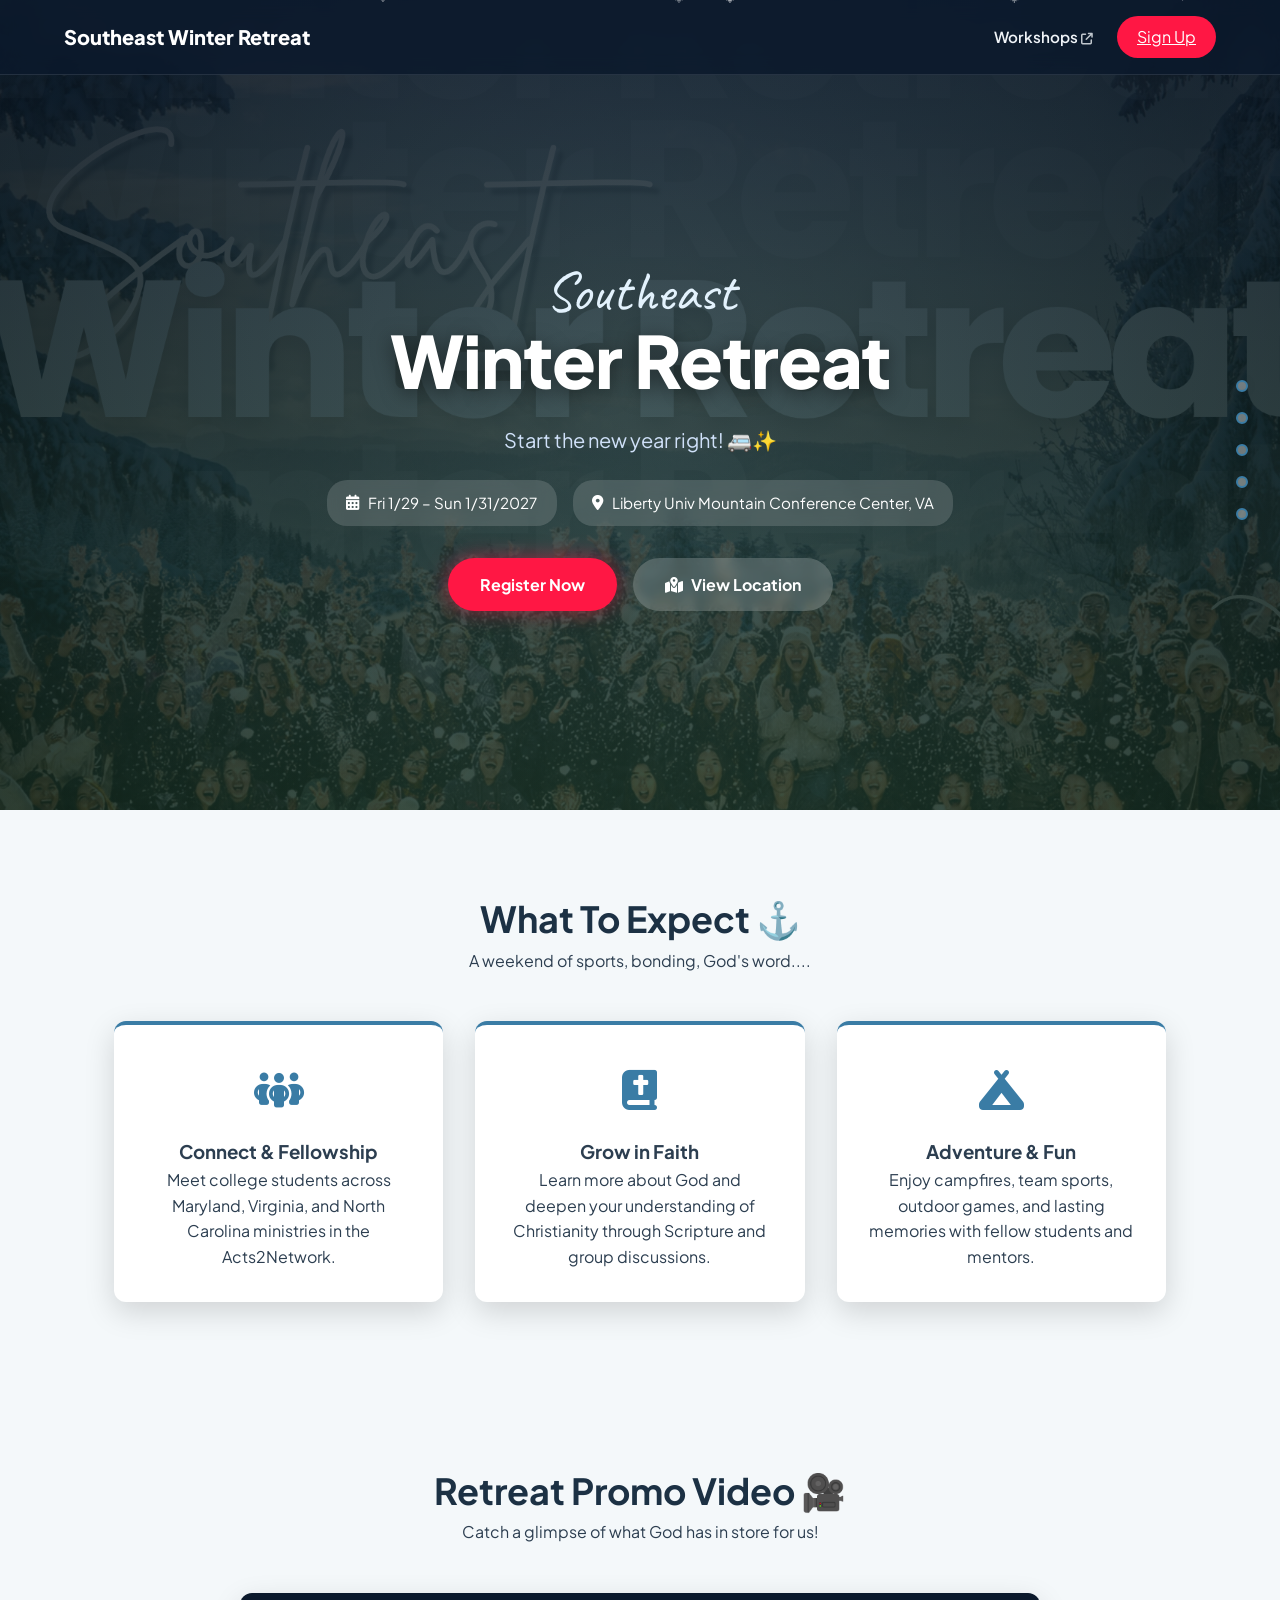
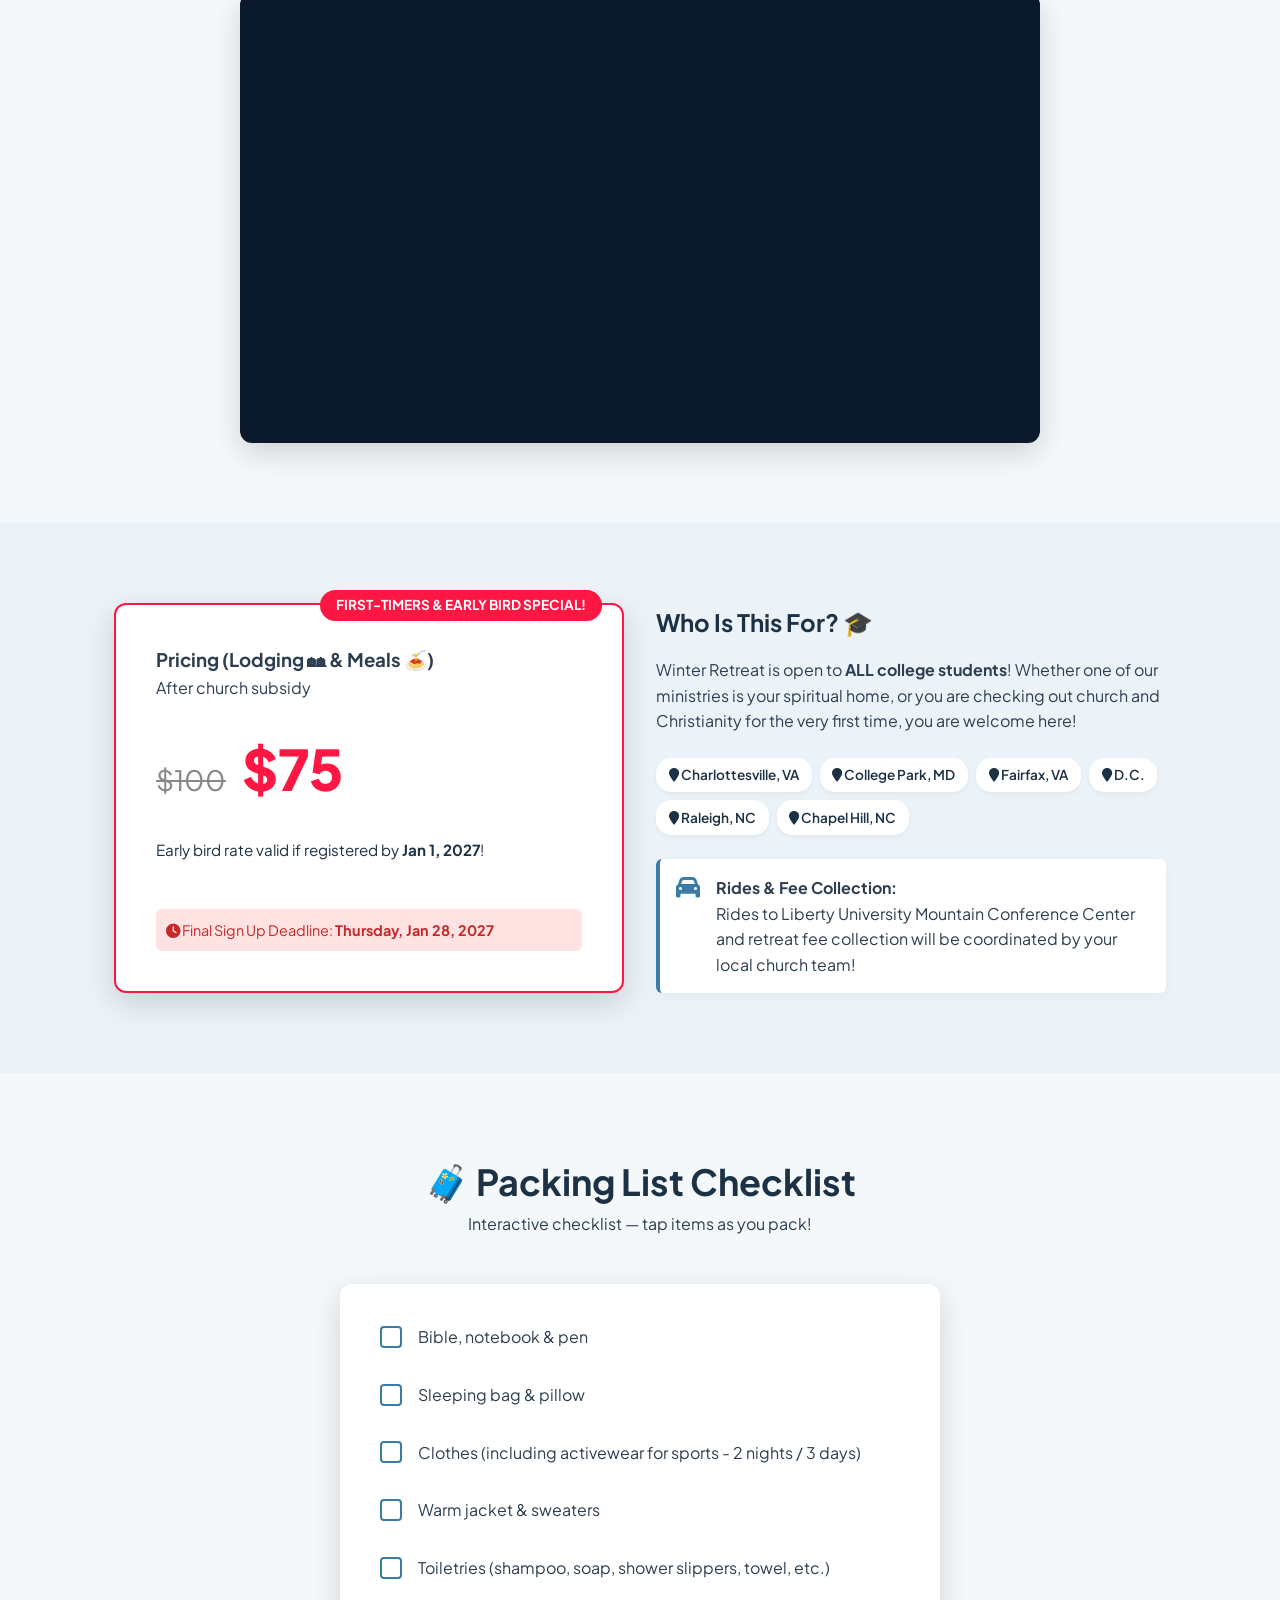
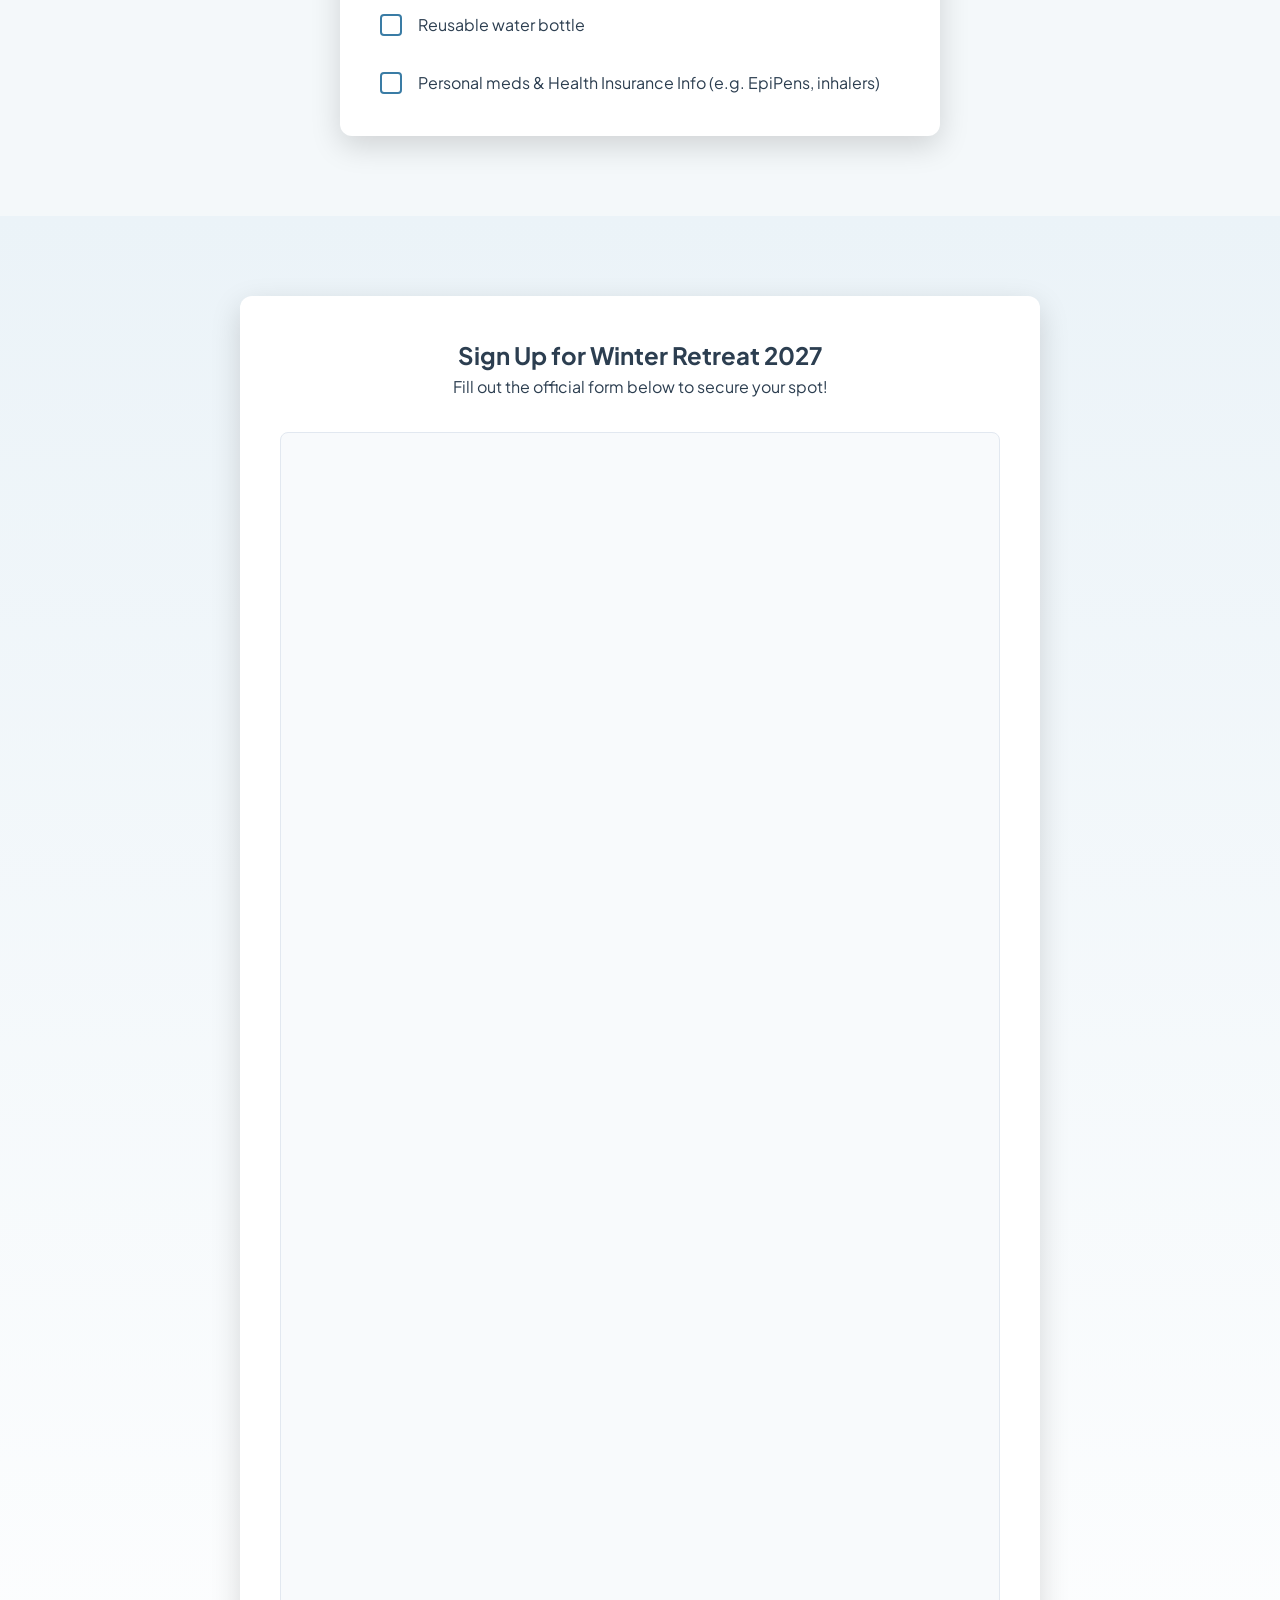
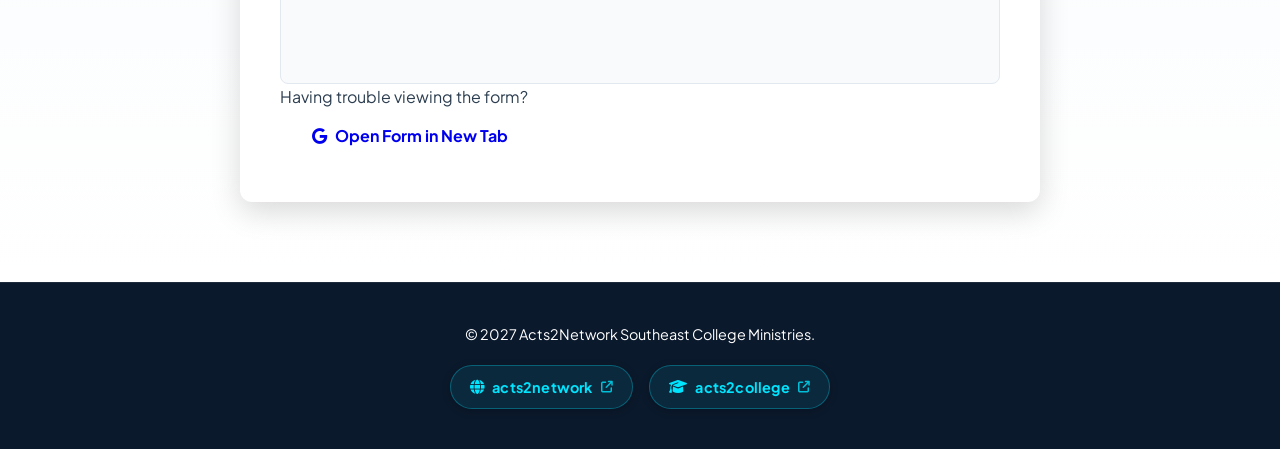
==== index.html @ 5a5b8731 "Initial commit" ====
<!DOCTYPE html>
<html lang="en">
<head>
  <meta charset="UTF-8" />
  <meta name="viewport" content="width=device-width, initial-scale=1.0" />
  <title>2027 Southeast College Winter Retreat</title>
  
  <!-- Fonts & Icons -->
  <link rel="preconnect" href="https://fonts.googleapis.com">
  <link rel="preconnect" href="https://fonts.gstatic.com" crossorigin>
  <link href="https://fonts.googleapis.com/css2?family=Caveat:wght@700&family=Plus+Jakarta+Sans:wght@400;600;700;800&display=swap" rel="stylesheet">
  <link rel="stylesheet" href="https://cdnjs.cloudflare.com/ajax/libs/font-awesome/6.4.0/css/all.min.css">
  
  <link rel="stylesheet" href="styles.css" />
</head>
<body>
  <div id="top"></div>

  <!-- Snow effect container -->
  <div id="snow-container" aria-hidden="true"></div>

  <!-- Clean Top Navbar -->
  <nav class="navbar">
    <div class="nav-container">
      <a href="index.html#top" class="logo">Southeast Winter Retreat</a>
      <div class="nav-actions">
        <a href="workshops.html" class="external-tab">Workshops <i class="fa-solid fa-arrow-up-right-from-square icon-small"></i></a>
        <a href="index.html#register" class="btn-nav">Sign Up</a>
      </div>
    </div>
  </nav>

  <!-- Vertical Side Dot Indicator Navigation -->
  <aside class="side-nav" aria-label="Page Sections">
    <ul>
      <li>
        <a href="#about" class="side-link" data-section="about">
          <span class="dot"></span>
          <span class="label">About</span>
        </a>
      </li>
      <li>
        <a href="#video" class="side-link" data-section="video">
          <span class="dot"></span>
          <span class="label">Promo Video</span>
        </a>
      </li>
      <li>
        <a href="#details" class="side-link" data-section="details">
          <span class="dot"></span>
          <span class="label">Details & Pricing</span>
        </a>
      </li>
      <li>
        <a href="#packing" class="side-link" data-section="packing">
          <span class="dot"></span>
          <span class="label">Packing List</span>
        </a>
      </li>
      <li>
        <a href="#register" class="side-link" data-section="register">
          <span class="dot"></span>
          <span class="label">Sign Up</span>
        </a>
      </li>
    </ul>
  </aside>

  <!-- Hero Section -->
  <header class="hero">
    <div class="hero-overlay"></div>
    <div class="hero-content">
      <span class="script-subtitle">Southeast</span>
      <h1>Winter Retreat</h1>
      <p class="hero-tagline">Start the new year right! 🚐✨</p>
      
      <div class="hero-meta">
        <div class="meta-item">
          <i class="fa-solid fa-calendar-days"></i>
          <span>Fri 1/29 – Sun 1/31/2027</span>
        </div>
        <div class="meta-item">
          <i class="fa-solid fa-location-dot"></i>
          <span>Liberty Univ Mountain Conference Center, VA</span>
        </div>
      </div>

      <div class="hero-actions">
        <a href="#register" class="btn btn-primary btn-glow">Register Now</a>
        <a href="https://maps.google.com/?q=Liberty+University+Mountain+Conference+Center" target="_blank" class="btn btn-secondary">
          <i class="fa-solid fa-map-location-dot"></i> View Location
        </a>
      </div>
    </div>
  </header>

  <!-- Quick Info Highlights -->
  <section id="about" class="section highlights">
    <div class="container">
      <div class="section-header">
        <h2>What To Expect ⚓️</h2>
        <p>A weekend of sports, bonding, God's word....</p>
      </div>

      <div class="grid cards-grid">
        <div class="card">
          <div class="card-icon"><i class="fa-solid fa-people-group"></i></div>
          <h3>Connect & Fellowship</h3>
          <p>Meet college students across Maryland, Virginia, and North Carolina ministries in the Acts2Network.</p>
        </div>
        <div class="card">
          <div class="card-icon"><i class="fa-solid fa-book-bible"></i></div>
          <h3>Grow in Faith</h3>
          <p>Learn more about God and deepen your understanding of Christianity through Scripture and group discussions.</p>
        </div>
        <div class="card">
          <div class="card-icon"><i class="fa-solid fa-campground"></i></div>
          <h3>Adventure & Fun</h3>
          <p>Enjoy campfires, team sports, outdoor games, and lasting memories with fellow students and mentors.</p>
        </div>
      </div>
    </div>
  </section>

  <!-- Promo Video Section -->
  <section id="video" class="section video-section">
    <div class="container">
      <div class="section-header">
        <h2>Retreat Promo Video 🎥</h2>
        <p>Catch a glimpse of what God has in store for us!</p>
      </div>
      <div class="video-container">
        <iframe 
          src="" 
          title="Retreat Promo Video" 
          frameborder="0" 
          allow="accelerometer; autoplay; clipboard-write; encrypted-media; gyroscope; picture-in-picture" 
          allowfullscreen>
        </iframe>
      </div>
    </div>
  </section>

  <!-- Pricing & Details -->
  <section id="details" class="section details-section">
    <div class="container">
      <div class="grid pricing-grid">
        <div class="pricing-card">
          <div class="badge-earlybird">
            <span>First-Timers & Early Bird Special!</span>
          </div>
          <h3>Pricing (Lodging 🏘 & Meals 🍝)</h3>
          <p class="subtext">After church subsidy</p>

          <div class="price-display">
            <span class="old-price">$100</span>
            <span class="current-price">$75</span>
          </div>
          <p class="deadline-note">Early bird rate valid if registered by <strong>Jan 1, 2027</strong>!</p>
          <p class="final-deadline"><i class="fa-solid fa-clock"></i> Final Sign Up Deadline: <strong>Thursday, Jan 28, 2027</strong></p>
        </div>

        <div class="audience-info">
          <h2>Who Is This For? 🎓</h2>
          <p>
            Winter Retreat is open to <strong>ALL college students</strong>! Whether one of our ministries is your spiritual home, or you are checking out church and Christianity for the very first time, you are welcome here!
          </p>
          <div class="regions-badge-list">
            <span class="badge"><i class="fa-solid fa-location-pin"></i> Charlottesville, VA</span>
            <span class="badge"><i class="fa-solid fa-location-pin"></i> College Park, MD</span>
            <span class="badge"><i class="fa-solid fa-location-pin"></i> Fairfax, VA</span>
            <span class="badge"><i class="fa-solid fa-location-pin"></i> D.C.</span>
            <span class="badge"><i class="fa-solid fa-location-pin"></i> Raleigh, NC</span>
            <span class="badge"><i class="fa-solid fa-location-pin"></i> Chapel Hill, NC</span>
          </div>
          <div class="info-alert">
            <i class="fa-solid fa-car"></i>
            <div>
              <strong>Rides & Fee Collection:</strong>
              <p>Rides to Liberty University Mountain Conference Center and retreat fee collection will be coordinated by your local church team!</p>
            </div>
          </div>
        </div>
      </div>
    </div>
  </section>

  <!-- Interactive Packing List -->
  <section id="packing" class="section packing-section">
    <div class="container">
      <div class="section-header">
        <h2>🧳 Packing List Checklist</h2>
        <p>Interactive checklist — tap items as you pack!</p>
      </div>

      <div class="packing-checklist">
        <label class="check-item">
          <input type="checkbox" />
          <span class="checkmark"></span>
          <span>Bible, notebook & pen</span>
        </label>
        <label class="check-item">
          <input type="checkbox" />
          <span class="checkmark"></span>
          <span>Sleeping bag & pillow</span>
        </label>
        <label class="check-item">
          <input type="checkbox" />
          <span class="checkmark"></span>
          <span>Clothes (including activewear for sports - 2 nights / 3 days)</span>
        </label>
        <label class="check-item">
          <input type="checkbox" />
          <span class="checkmark"></span>
          <span>Warm jacket & sweaters</span>
        </label>
        <label class="check-item">
          <input type="checkbox" />
          <span class="checkmark"></span>
          <span>Toiletries (shampoo, soap, shower slippers, towel, etc.)</span>
        </label>
        <label class="check-item">
          <input type="checkbox" />
          <span class="checkmark"></span>
          <span>Reusable water bottle</span>
        </label>
        <label class="check-item">
          <input type="checkbox" />
          <span class="checkmark"></span>
          <span>Personal meds & Health Insurance Info (e.g. EpiPens, inhalers)</span>
        </label>
      </div>
    </div>
  </section>

  <!-- Embedded Official Google Form Section -->
  <section id="register" class="section register-section">
    <div class="container">
      <div class="form-container embed-container">
        <div class="form-header">
          <h2>Sign Up for Winter Retreat 2027</h2>
          <p>Fill out the official form below to secure your spot!</p>
        </div>

        <div class="iframe-wrapper">
          <iframe 
            src="https://docs.google.com/forms/d/e/1FAIpQLSd1CJ1fYm1IT2QpUpMH_xscK_QciIpUTQKHeXIiv9pPN99-Lg/viewform?embedded=true" 
            width="100%" 
            height="1250" 
            frameborder="0" 
            marginheight="0" 
            marginwidth="0">
            Loading…
          </iframe>
        </div>

        <div class="external-links">
          <p>Having trouble viewing the form?</p>
          <a href="https://docs.google.com/forms/d/1vhbj-YxhG6KORBQ9RBe_V7B-0zUOHcjCh3_fIlw5Kdc/viewform" target="_blank" class="btn btn-link">
            <i class="fa-brands fa-google"></i> Open Form in New Tab
          </a>
        </div>
      </div>
    </div>
  </section>

  <!-- Footer -->
  <footer class="footer">
    <div class="container">
      <p>&copy; 2027 Acts2Network Southeast College Ministries.</p>
      <div class="footer-links">
        <a href="https://acts2.network" target="_blank" class="footer-btn">
          <i class="fa-solid fa-globe"></i> acts2network <i class="fa-solid fa-arrow-up-right-from-square icon-small"></i>
        </a>
        <a href="https://www.acts2college.org/" target="_blank" class="footer-btn">
          <i class="fa-solid fa-graduation-cap"></i> acts2college <i class="fa-solid fa-arrow-up-right-from-square icon-small"></i>
        </a>
      </div>
    </div>
  </footer>

  <script src="script.js"></script>
</body>
</html>
---- styles.css ----
/* --- Color Palette & Variables --- */
:root {
  --primary-ice: #E3F2FD;
  --primary-accent: #3A7CA5;
  --primary-dark: #1C3144;
  --bg-dark: #0B192C;
  --pine-green: #1B3B2B;
  --red-accent: #FF1744;
  --red-bg: #FFE2E2;
  --text-main: #2C3E50;
  --text-light: #F0F4F8;
  --card-bg: rgba(255, 255, 255, 0.92);
  --shadow-lg: 0 10px 30px rgba(0, 0, 0, 0.15);
  --radius: 12px;
  --transition: all 0.3s cubic-bezier(0.25, 0.8, 0.25, 1);
  --cyan-accent: #00E5FF;
}

* {
  box-sizing: border-box;
  margin: 0;
  padding: 0;
}

html {
  scroll-behavior: smooth;
}

/* --- Minimal Top Navigation --- */
.nav-actions {
  display: flex;
  align-items: center;
  gap: 1.5rem;
}

.nav-actions .external-tab {
  color: var(--text-light);
  text-decoration: none;
  font-weight: 600;
  font-size: 0.95rem;
  transition: var(--transition);
}

.nav-actions .external-tab:hover {
  color: var(--cyan-accent);
}

/* --- Vertical Side Dot Navigation --- */
.side-nav {
  position: fixed;
  right: 2rem;
  top: 50%;
  transform: translateY(-50%);
  z-index: 90;
}

.side-nav ul {
  list-style: none;
  display: flex;
  flex-direction: column;
  gap: 1.25rem;
}

.side-link {
  display: flex;
  align-items: center;
  justify-content: flex-end;
  text-decoration: none;
  position: relative;
}

/* Dot indicator */
.side-link .dot {
  width: 12px;
  height: 12px;
  border-radius: 50%;
  background: rgba(255, 255, 255, 0.4);
  border: 2px solid var(--primary-accent);
  transition: all 0.3s cubic-bezier(0.175, 0.885, 0.32, 1.275);
  box-shadow: 0 0 10px rgba(0, 0, 0, 0.1);
}

/* Active dot styling with glowing cyan highlight */
.side-link.active .dot {
  background: var(--cyan-accent);
  border-color: #FFF;
  transform: scale(1.5);
  box-shadow: 0 0 12px var(--cyan-accent);
}

/* Hover-activated text tooltip */
.side-link .label {
  position: absolute;
  right: 24px;
  background: var(--bg-dark);
  color: #FFF;
  font-size: 0.8rem;
  font-weight: 700;
  padding: 0.3rem 0.75rem;
  border-radius: 20px;
  white-space: nowrap;
  opacity: 0;
  transform: translateX(10px);
  pointer-events: none;
  transition: all 0.3s ease;
  box-shadow: 0 4px 12px rgba(0, 0, 0, 0.2);
}

.side-link:hover .label,
.side-link.active .label {
  opacity: 1;
  transform: translateX(0);
}

/* Hide side dots on small mobile screens to keep viewports clear */
@media (max-width: 768px) {
  .side-nav {
    display: none;
  }
}

body {
  font-family: 'Plus Jakarta Sans', sans-serif;
  color: var(--text-main);
  background-color: #F4F8FA;
  line-height: 1.6;
  overflow-x: hidden;
}

/* --- Falling & Staggered Snowflake Animation --- */
#snow-container {
  position: fixed;
  top: 0;
  left: 0;
  width: 100%;
  height: 100%;
  pointer-events: none;
  z-index: 999;
}

.snowflake {
  position: absolute;
  top: -20px;
  color: #FFF;
  opacity: 0;
  user-select: none;
  animation: fall linear infinite, fadeInSnow 1s ease forwards;
}

@keyframes fall {
  to {
    transform: translateY(105vh) rotate(360deg);
  }
}

@keyframes fadeInSnow {
  to {
    opacity: var(--target-opacity);
  }
}

/* --- Navigation --- */
.navbar {
  position: fixed;
  top: 0;
  left: 0;
  right: 0;
  background: rgba(11, 25, 44, 0.85);
  backdrop-filter: blur(10px);
  z-index: 100;
  padding: 1rem 0;
  border-bottom: 1px solid rgba(255, 255, 255, 0.1);
}

.nav-container {
  max-width: 1200px;
  margin: 0 auto;
  padding: 0 1.5rem;
  display: flex;
  justify-content: space-between;
  align-items: center;
}

.logo {
  color: #FFF;
  font-weight: 800;
  font-size: 1.25rem;
  text-decoration: none;
}

.logo span {
  color: var(--primary-accent);
  font-weight: 400;
}

.nav-links {
  list-style: none;
  display: flex;
  align-items: center;
  gap: 1.5rem;
}

.nav-links a {
  color: var(--text-light);
  text-decoration: none;
  font-weight: 600;
  transition: var(--transition);
}

.nav-links a:hover {
  color: var(--cyan-accent);
}

.btn-nav {
  background: var(--red-accent);
  padding: 0.5rem 1.25rem;
  border-radius: 30px;
  color: #FFF !important;
}

.btn-nav:hover {
  background: #D50000;
}

/* --- Hero Section --- */
.hero {
  position: relative;
  min-height: 90vh;
  background-image: 
    linear-gradient(180deg, rgba(11, 25, 44, 0.85) 0%, rgba(27, 59, 43, 0.8) 100%),
    url("asset/SEWR Splash.jpg");
  background-size: cover;
  background-position: center;
  background-repeat: no-repeat;
  color: #FFF;
  display: flex;
  align-items: center;
  justify-content: center;
  text-align: center;
  padding: 6rem 1.5rem 3rem;
}

.hero-overlay {
  position: absolute;
  inset: 0;
  background: radial-gradient(circle, rgba(255,255,255,0.05) 0%, rgba(0,0,0,0.3) 100%);
}

.hero-content {
  position: relative;
  z-index: 2;
  max-width: 800px;
}

.script-subtitle {
  font-family: 'Caveat', cursive;
  font-size: 3.5rem;
  color: var(--primary-ice);
  display: block;
  margin-bottom: -1rem;
}

.hero h1 {
  font-size: clamp(2.5rem, 6vw, 4.5rem);
  font-weight: 800;
  letter-spacing: -1px;
  text-shadow: 0 4px 20px rgba(0,0,0,0.5);
  color: #FFFFFF;
  line-height: 1.1;
}

.hero-tagline {
  font-size: 1.25rem;
  margin: 1.5rem 0;
  color: #D0E1F9;
}

.hero-meta {
  display: flex;
  flex-wrap: wrap;
  justify-content: center;
  gap: 1rem;
  margin-bottom: 2rem;
}

.meta-item {
  background: rgba(255, 255, 255, 0.15);
  padding: 0.7rem 1.2rem;
  border-radius: 20px;
  backdrop-filter: blur(8px);
  display: flex;
  align-items: center;
  gap: 0.6rem;
  font-size: 0.95rem;
  max-width: 100%;
}

.hero-actions {
  display: flex;
  gap: 1rem;
  justify-content: center;
  flex-wrap: wrap;
}

/* --- Buttons --- */
.btn {
  display: inline-flex;
  align-items: center;
  gap: 0.5rem;
  padding: 0.85rem 2rem;
  border-radius: 30px;
  font-weight: 700;
  text-decoration: none;
  cursor: pointer;
  border: none;
  transition: var(--transition);
}

.btn-primary {
  background: var(--red-accent);
  color: #FFF;
}

.btn-primary:hover {
  background: #D50000;
  transform: translateY(-2px);
}

.btn-glow {
  box-shadow: 0 0 20px rgba(255, 23, 68, 0.5);
}

.btn-secondary {
  background: rgba(255, 255, 255, 0.2);
  color: #FFF;
  backdrop-filter: blur(5px);
}

.btn-secondary:hover {
  background: rgba(255, 255, 255, 0.3);
}

/* --- Layout Containers --- */
.container {
  max-width: 1100px;
  margin: 0 auto;
  padding: 0 1.5rem;
}

.section {
  padding: 5rem 0;
}

.section-header {
  text-align: center;
  margin-bottom: 3rem;
}

.section-header h2 {
  font-size: 2.25rem;
  color: var(--primary-dark);
}

.grid {
  display: grid;
  gap: 2rem;
}

/* --- Cards & Features --- */
.cards-grid {
  grid-template-columns: repeat(auto-fit, minmax(280px, 1fr));
}

.card {
  background: #FFF;
  padding: 2rem;
  border-radius: var(--radius);
  box-shadow: var(--shadow-lg);
  text-align: center;
  transition: var(--transition);
  border-top: 4px solid var(--primary-accent);
}

.card:hover {
  transform: translateY(-5px);
}

.card-icon {
  font-size: 2.5rem;
  color: var(--primary-accent);
  margin-bottom: 1rem;
}

/* --- Details & Pricing Section --- */
.details-section {
  background: #EBF3F8;
}

.pricing-grid {
  grid-template-columns: repeat(auto-fit, minmax(320px, 1fr));
  align-items: stretch;
}

.pricing-card {
  background: #FFF;
  padding: 2.5rem;
  border-radius: var(--radius);
  box-shadow: var(--shadow-lg);
  position: relative;
  border: 2px solid var(--red-accent);
  display: flex;
  flex-direction: column;
  justify-content: space-between;
}

.badge-earlybird {
  position: absolute;
  top: -15px;
  right: 20px;
  background: var(--red-accent);
  color: #FFF;
  font-size: 0.85rem;
  font-weight: 700;
  padding: 0.3rem 1rem;
  border-radius: 20px;
  text-transform: uppercase;
}

.price-display {
  margin: 1.5rem 0;
  display: flex;
  align-items: baseline;
  gap: 1rem;
}

.old-price {
  font-size: 1.75rem;
  text-decoration: line-through;
  color: #888;
}

.current-price {
  font-size: 3.5rem;
  font-weight: 800;
  color: var(--red-accent);
}

.deadline-note {
  color: var(--primary-dark);
  font-size: 0.95rem;
  margin-bottom: 0.5rem;
}

.final-deadline {
  font-size: 0.9rem;
  color: #C62828;
  background: var(--red-bg);
  padding: 0.6rem;
  border-radius: 6px;
  margin-top: auto;
}

.audience-info {
  display: flex;
  flex-direction: column;
  justify-content: space-between;
}

.audience-info h2 {
  margin-bottom: 1rem;
  color: var(--primary-dark);
}

.regions-badge-list {
  display: flex;
  flex-wrap: wrap;
  gap: 0.5rem;
  margin: 1.5rem 0;
}

.badge {
  background: #FFF;
  padding: 0.4rem 0.8rem;
  border-radius: 15px;
  font-size: 0.85rem;
  font-weight: 600;
  color: var(--primary-dark);
  box-shadow: 0 2px 5px rgba(0,0,0,0.05);
}

.info-alert {
  background: #FFF;
  border-left: 4px solid var(--primary-accent);
  padding: 1rem;
  border-radius: 6px;
  display: flex;
  gap: 1rem;
  align-items: flex-start;
  box-shadow: 0 4px 12px rgba(0,0,0,0.03);
}

.info-alert i {
  font-size: 1.5rem;
  color: var(--primary-accent);
}

/* --- Interactive Packing Checklist --- */
.packing-checklist {
  max-width: 600px;
  margin: 0 auto;
  background: #FFF;
  padding: 2rem;
  border-radius: var(--radius);
  box-shadow: var(--shadow-lg);
  display: flex;
  flex-direction: column;
  gap: 1rem;
}

.check-item {
  display: flex;
  align-items: center;
  gap: 1rem;
  cursor: pointer;
  user-select: none;
  padding: 0.5rem;
  border-radius: 6px;
  transition: var(--transition);
}

.check-item:hover {
  background: var(--primary-ice);
}

.check-item input {
  display: none;
}

.checkmark {
  width: 22px;
  height: 22px;
  border: 2px solid var(--primary-accent);
  border-radius: 4px;
  display: inline-block;
  position: relative;
  flex-shrink: 0;
}

.check-item input:checked + .checkmark {
  background: var(--primary-accent);
}

.check-item input:checked + .checkmark::after {
  content: '✓';
  color: #FFF;
  position: absolute;
  top: 50%;
  left: 50%;
  transform: translate(-50%, -50%);
  font-weight: bold;
}

.check-item input:checked ~ span:last-child {
  text-decoration: line-through;
  color: #888;
}

/* --- Registration Form --- */
.register-section {
  background: linear-gradient(180deg, #EBF3F8 0%, #FFF 100%);
}

.form-container {
  max-width: 700px;
  margin: 0 auto;
  background: #FFF;
  padding: 2.5rem;
  border-radius: var(--radius);
  box-shadow: var(--shadow-lg);
}

.form-header {
  text-align: center;
  margin-bottom: 2rem;
}

.form-row {
  display: grid;
  grid-template-columns: repeat(auto-fit, minmax(240px, 1fr));
  gap: 1rem;
}

/* Smooth expansion animation container for Other inputs */
/* --- Updated Form Row & Group Alignment for 'Other' Inputs --- */
.expand-row {
  max-height: 250px;
  opacity: 1;
  overflow: hidden;
  transition: max-height 0.4s ease, opacity 0.4s ease, margin 0.4s ease;
  margin-bottom: 1.25rem;
  display: grid;
  grid-template-columns: repeat(auto-fit, minmax(240px, 1fr));
  gap: 1rem;
  align-items: end; /* Aligns items cleanly to the bottom */
}

.expand-row.collapsed {
  max-height: 0;
  opacity: 0;
  margin-bottom: 0;
  pointer-events: none;
}

.expand-item {
  transition: opacity 0.3s ease;
  display: flex;
  flex-direction: column;
  justify-content: flex-end; /* Pushes input fields to lock in line at the bottom */
  height: 100%;
  margin-bottom: 0;
}

.expand-item.hidden-item {
  opacity: 0;
  pointer-events: none;
  visibility: hidden;
  position: absolute;
}

.form-group {
  margin-bottom: 1.25rem;
}

.form-group label {
  display: block;
  font-weight: 600;
  margin-bottom: 0.4rem;
  font-size: 0.9rem;
}

.form-group input,
.form-group select,
.form-group textarea {
  width: 100%;
  padding: 0.75rem;
  border: 1px solid #CCC;
  border-radius: 6px;
  font-family: inherit;
  font-size: 0.95rem;
  transition: var(--transition);
}

.form-group input:focus,
.form-group select:focus,
.form-group textarea:focus {
  outline: none;
  border-color: var(--primary-accent);
  box-shadow: 0 0 0 3px rgba(58, 124, 165, 0.2);
}

.btn-block {
  width: 100%;
  justify-content: center;
  padding: 1rem;
  font-size: 1.1rem;
}

.form-success {
  text-align: center;
  padding: 2rem;
  background: #E8F5E9;
  border-radius: 8px;
  color: #2E7D32;
}

.form-success i {
  font-size: 3rem;
  margin-bottom: 0.5rem;
}

.hidden {
  display: none !important;
}

/* --- Footer --- */
.footer {
  background: var(--bg-dark);
  color: #FFF;
  padding: 2.5rem 0;
  text-align: center;
  font-size: 0.9rem;
  border-top: 1px solid rgba(255, 255, 255, 0.08);
}

.footer-links {
  margin-top: 1.2rem;
  display: flex;
  gap: 1rem;
  justify-content: center;
  flex-wrap: wrap;
}

.footer-btn {
  display: inline-flex;
  align-items: center;
  gap: 0.5rem;
  background: rgba(0, 229, 255, 0.08);
  color: var(--cyan-accent);
  padding: 0.6rem 1.2rem;
  border-radius: 25px;
  border: 1px solid rgba(0, 229, 255, 0.3);
  text-decoration: none;
  font-weight: 700;
  letter-spacing: 0.2px;
  transition: var(--transition);
  box-shadow: 0 2px 8px rgba(0,0,0,0.2);
}

.footer-btn:hover {
  background: var(--cyan-accent);
  color: var(--bg-dark);
  border-color: var(--cyan-accent);
  transform: translateY(-2px);
  box-shadow: 0 4px 15px rgba(0, 229, 255, 0.4);
}

.icon-small {
  font-size: 0.75rem;
  opacity: 0.8;
}

/* --- Responsive Layout Adjustments --- */
@media (max-width: 600px) {
  .hero-meta {
    flex-direction: column;
    align-items: stretch;
  }

  .meta-item {
    justify-content: center;
    text-align: center;
    padding: 0.8rem 1rem;
  }

  .meta-item i {
    flex-shrink: 0;
  }
}

@media (max-width: 768px) {
  .nav-links {
    display: none;
  }
  
  .pricing-card {
    margin-bottom: 1.5rem;
  }
}

/* --- Embedded Google Form Container Styles --- */
.embed-container {
  max-width: 800px;
  background: #FFF;
  padding: 2.5rem;
  border-radius: var(--radius);
  box-shadow: var(--shadow-lg);
  margin: 0 auto;
}

.iframe-wrapper {
  width: 100%;
  border-radius: 8px;
  overflow: hidden;
  background: #F8FAFC;
  border: 1px solid #E2E8F0;
}

.iframe-wrapper iframe {
  display: block;
  border: none;
  background: transparent;
}

/* --- Video Section Styling --- */
.video-section {
  background: #F4F8FA;
}

.video-container {
  max-width: 800px;
  margin: 0 auto;
  aspect-ratio: 16 / 9;
  background: #0B192C;
  border-radius: var(--radius);
  overflow: hidden;
  box-shadow: var(--shadow-lg);
}

.video-container iframe {
  width: 100%;
  height: 100%;
  border: none;
}
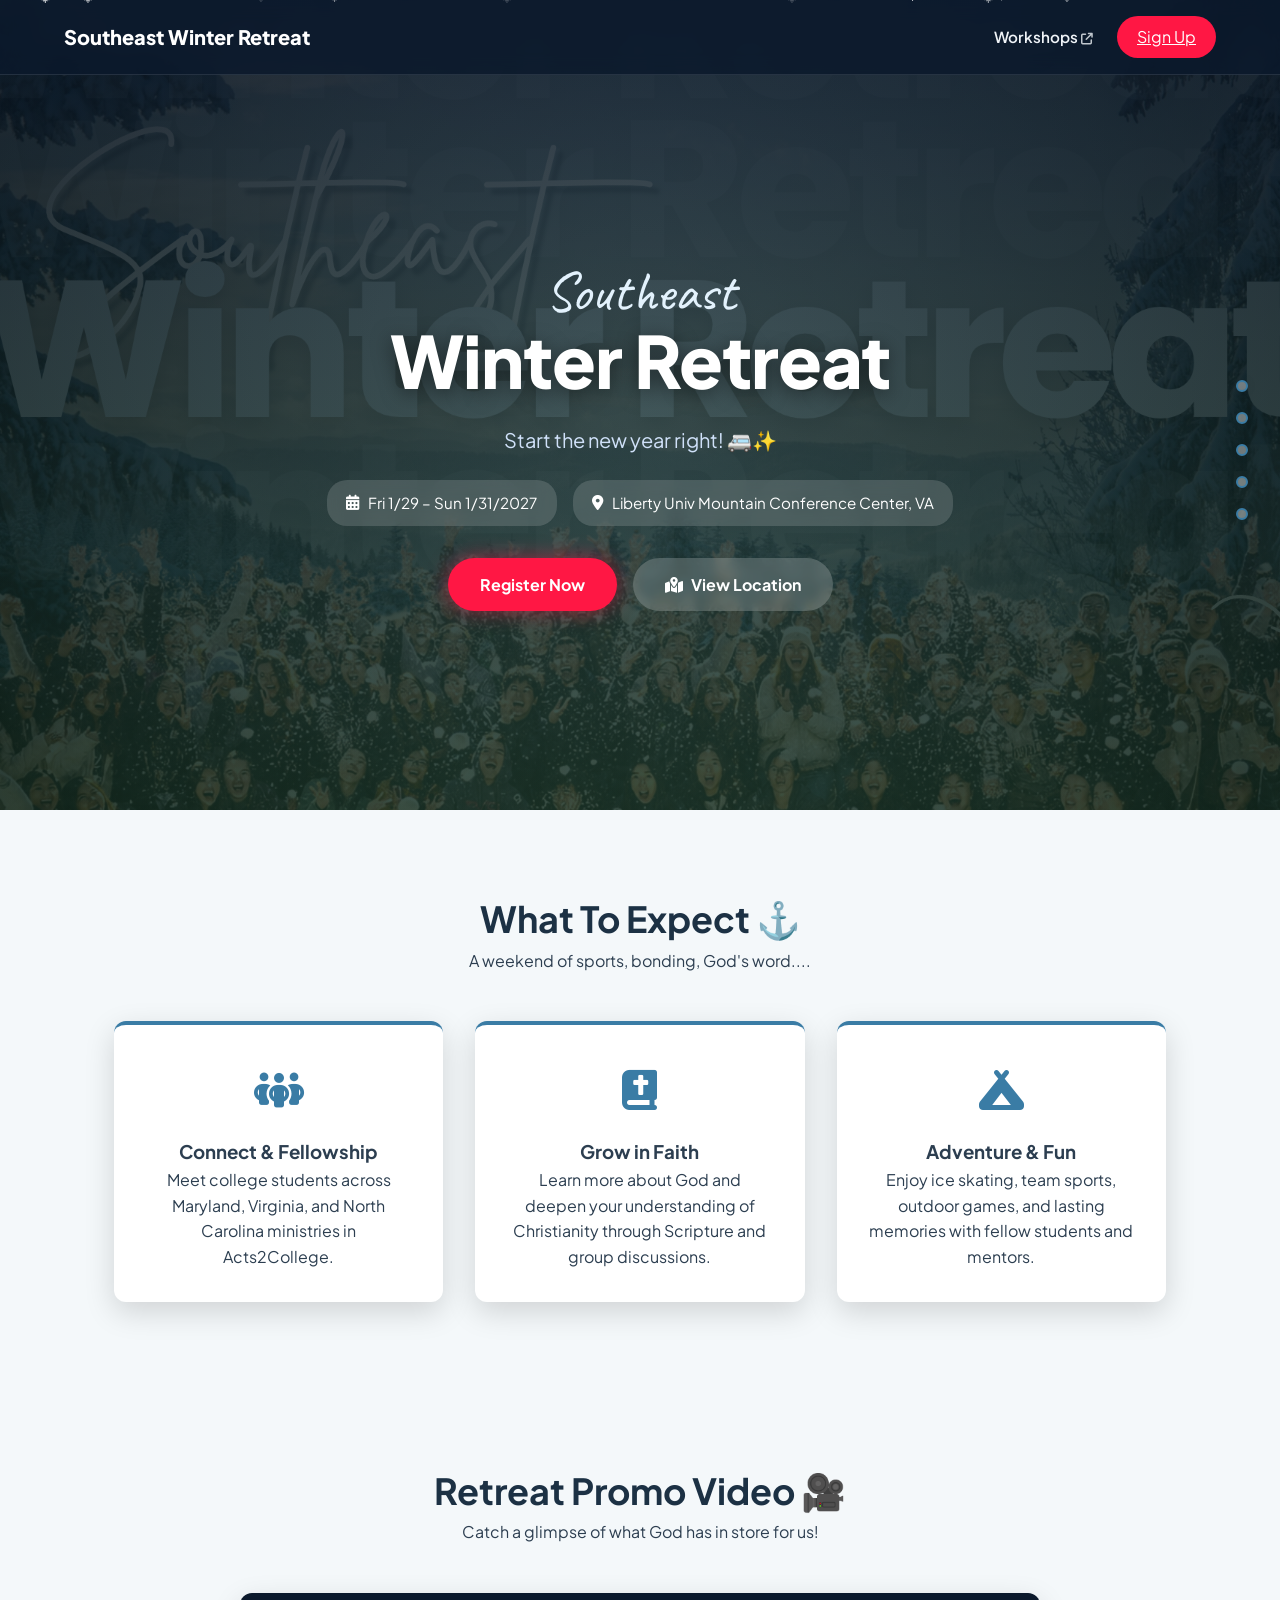
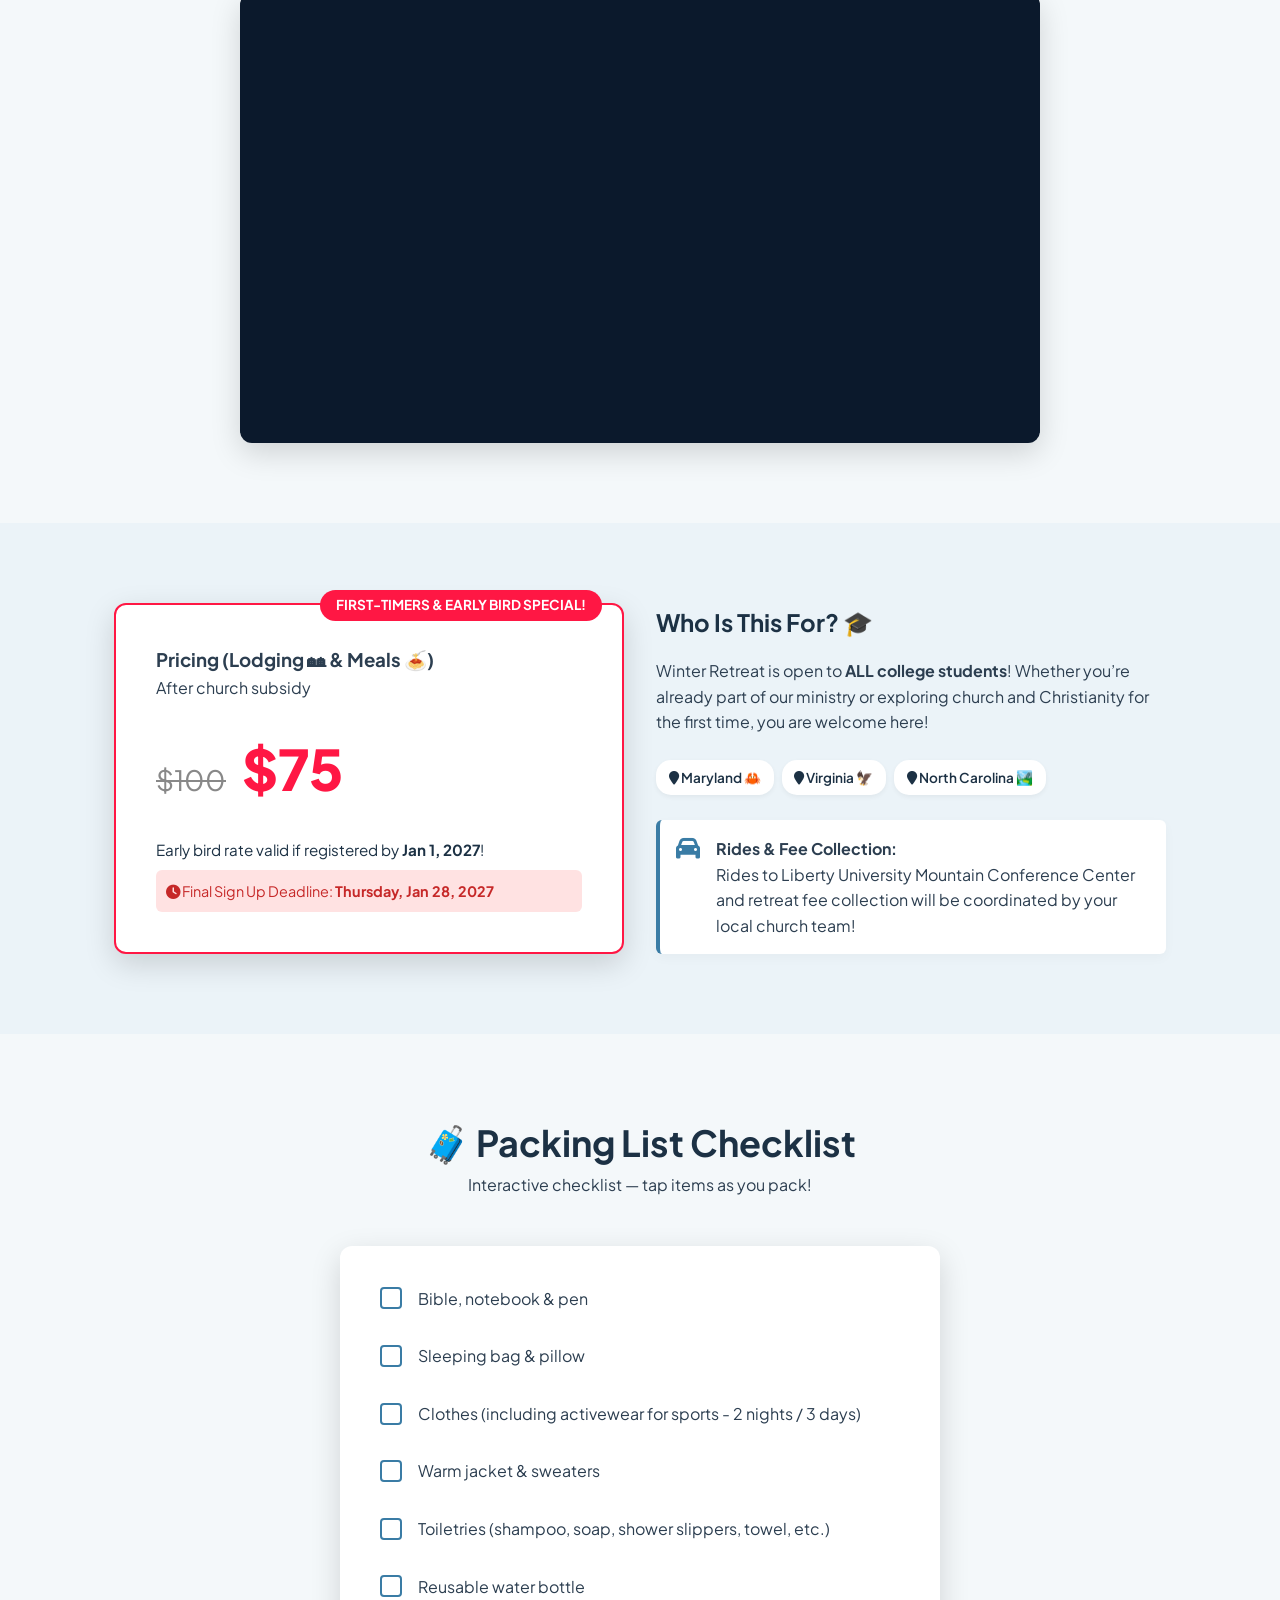
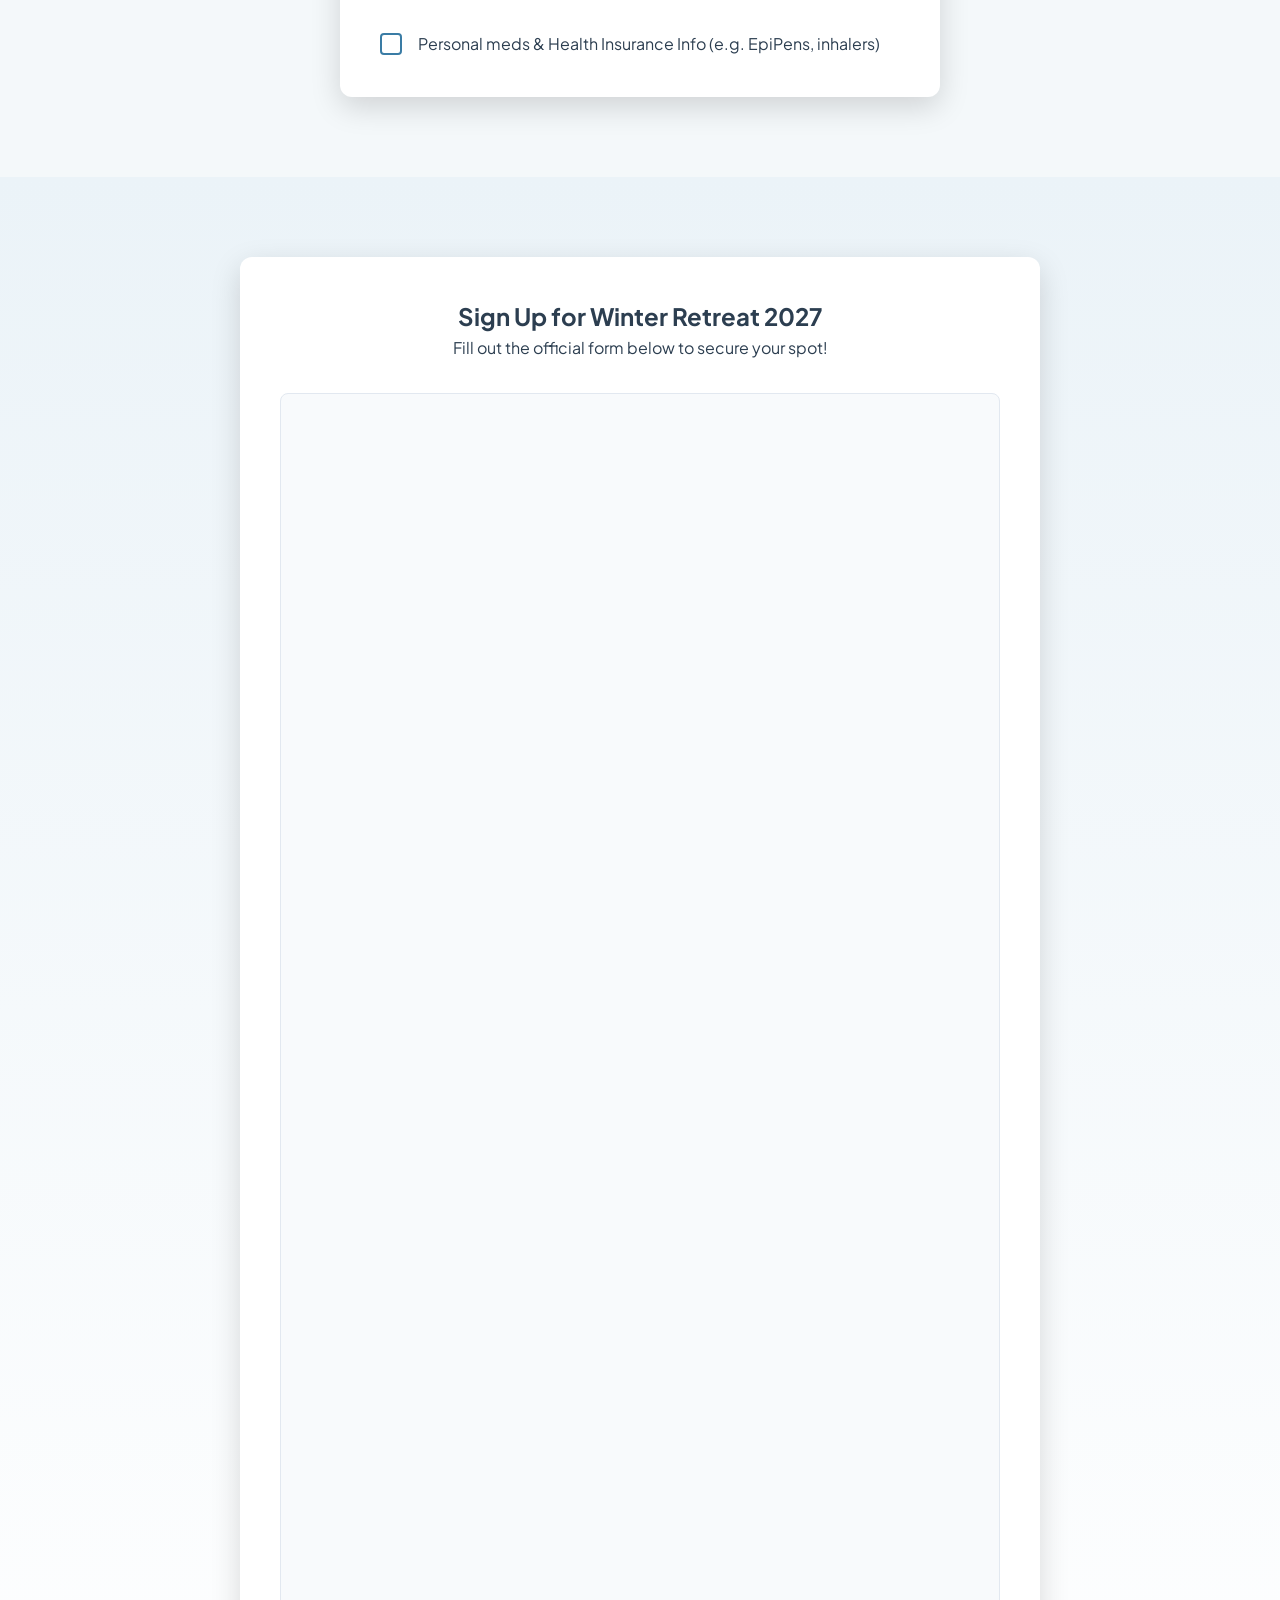
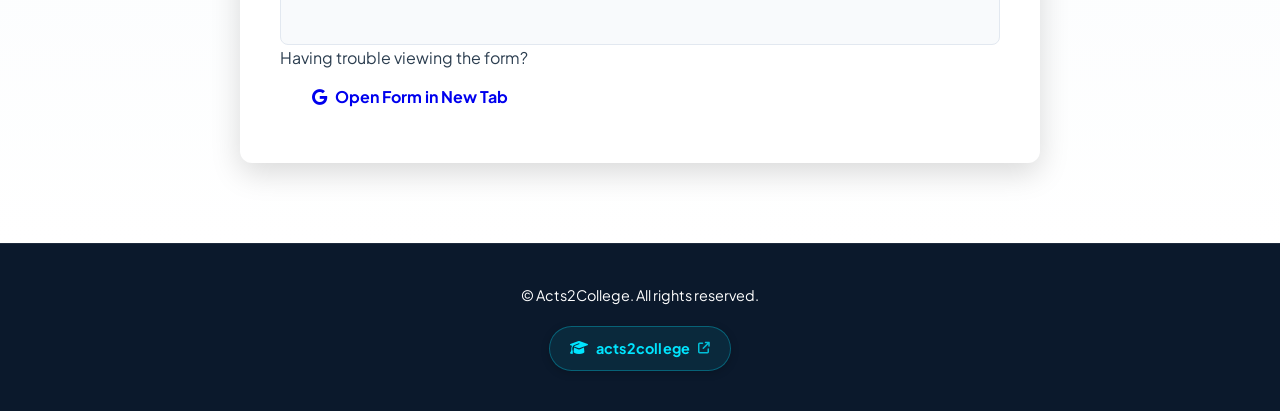
==== commit 7300d9b0: "Grammar fix" ====
--- a/index.html
+++ b/index.html
@@ -106,7 +106,7 @@
         <div class="card">
           <div class="card-icon"><i class="fa-solid fa-people-group"></i></div>
           <h3>Connect & Fellowship</h3>
-          <p>Meet college students across Maryland, Virginia, and North Carolina ministries in the Acts2Network.</p>
+          <p>Meet college students across Maryland, Virginia, and North Carolina ministries in Acts2College.</p>
         </div>
         <div class="card">
           <div class="card-icon"><i class="fa-solid fa-book-bible"></i></div>
@@ -116,7 +116,7 @@
         <div class="card">
           <div class="card-icon"><i class="fa-solid fa-campground"></i></div>
           <h3>Adventure & Fun</h3>
-          <p>Enjoy campfires, team sports, outdoor games, and lasting memories with fellow students and mentors.</p>
+          <p>Enjoy ice skating, team sports, outdoor games, and lasting memories with fellow students and mentors.</p>
         </div>
       </div>
     </div>
@@ -163,15 +163,12 @@
         <div class="audience-info">
           <h2>Who Is This For? 🎓</h2>
           <p>
-            Winter Retreat is open to <strong>ALL college students</strong>! Whether one of our ministries is your spiritual home, or you are checking out church and Christianity for the very first time, you are welcome here!
+            Winter Retreat is open to <strong>ALL college students</strong>! Whether you’re already part of our ministry or exploring church and Christianity for the first time, you are welcome here!
           </p>
           <div class="regions-badge-list">
-            <span class="badge"><i class="fa-solid fa-location-pin"></i> Charlottesville, VA</span>
-            <span class="badge"><i class="fa-solid fa-location-pin"></i> College Park, MD</span>
-            <span class="badge"><i class="fa-solid fa-location-pin"></i> Fairfax, VA</span>
-            <span class="badge"><i class="fa-solid fa-location-pin"></i> D.C.</span>
-            <span class="badge"><i class="fa-solid fa-location-pin"></i> Raleigh, NC</span>
-            <span class="badge"><i class="fa-solid fa-location-pin"></i> Chapel Hill, NC</span>
+            <span class="badge"><i class="fa-solid fa-location-pin"></i> Maryland 🦀</span>
+            <span class="badge"><i class="fa-solid fa-location-pin"></i> Virginia 🦅</span>
+            <span class="badge"><i class="fa-solid fa-location-pin"></i> North Carolina 🏞️</span>
           </div>
           <div class="info-alert">
             <i class="fa-solid fa-car"></i>
@@ -267,11 +264,8 @@
   <!-- Footer -->
   <footer class="footer">
     <div class="container">
-      <p>&copy; 2027 Acts2Network Southeast College Ministries.</p>
+      <p>&copy; Acts2College. All rights reserved.</p>
       <div class="footer-links">
-        <a href="https://acts2.network" target="_blank" class="footer-btn">
-          <i class="fa-solid fa-globe"></i> acts2network <i class="fa-solid fa-arrow-up-right-from-square icon-small"></i>
-        </a>
         <a href="https://www.acts2college.org/" target="_blank" class="footer-btn">
           <i class="fa-solid fa-graduation-cap"></i> acts2college <i class="fa-solid fa-arrow-up-right-from-square icon-small"></i>
         </a>
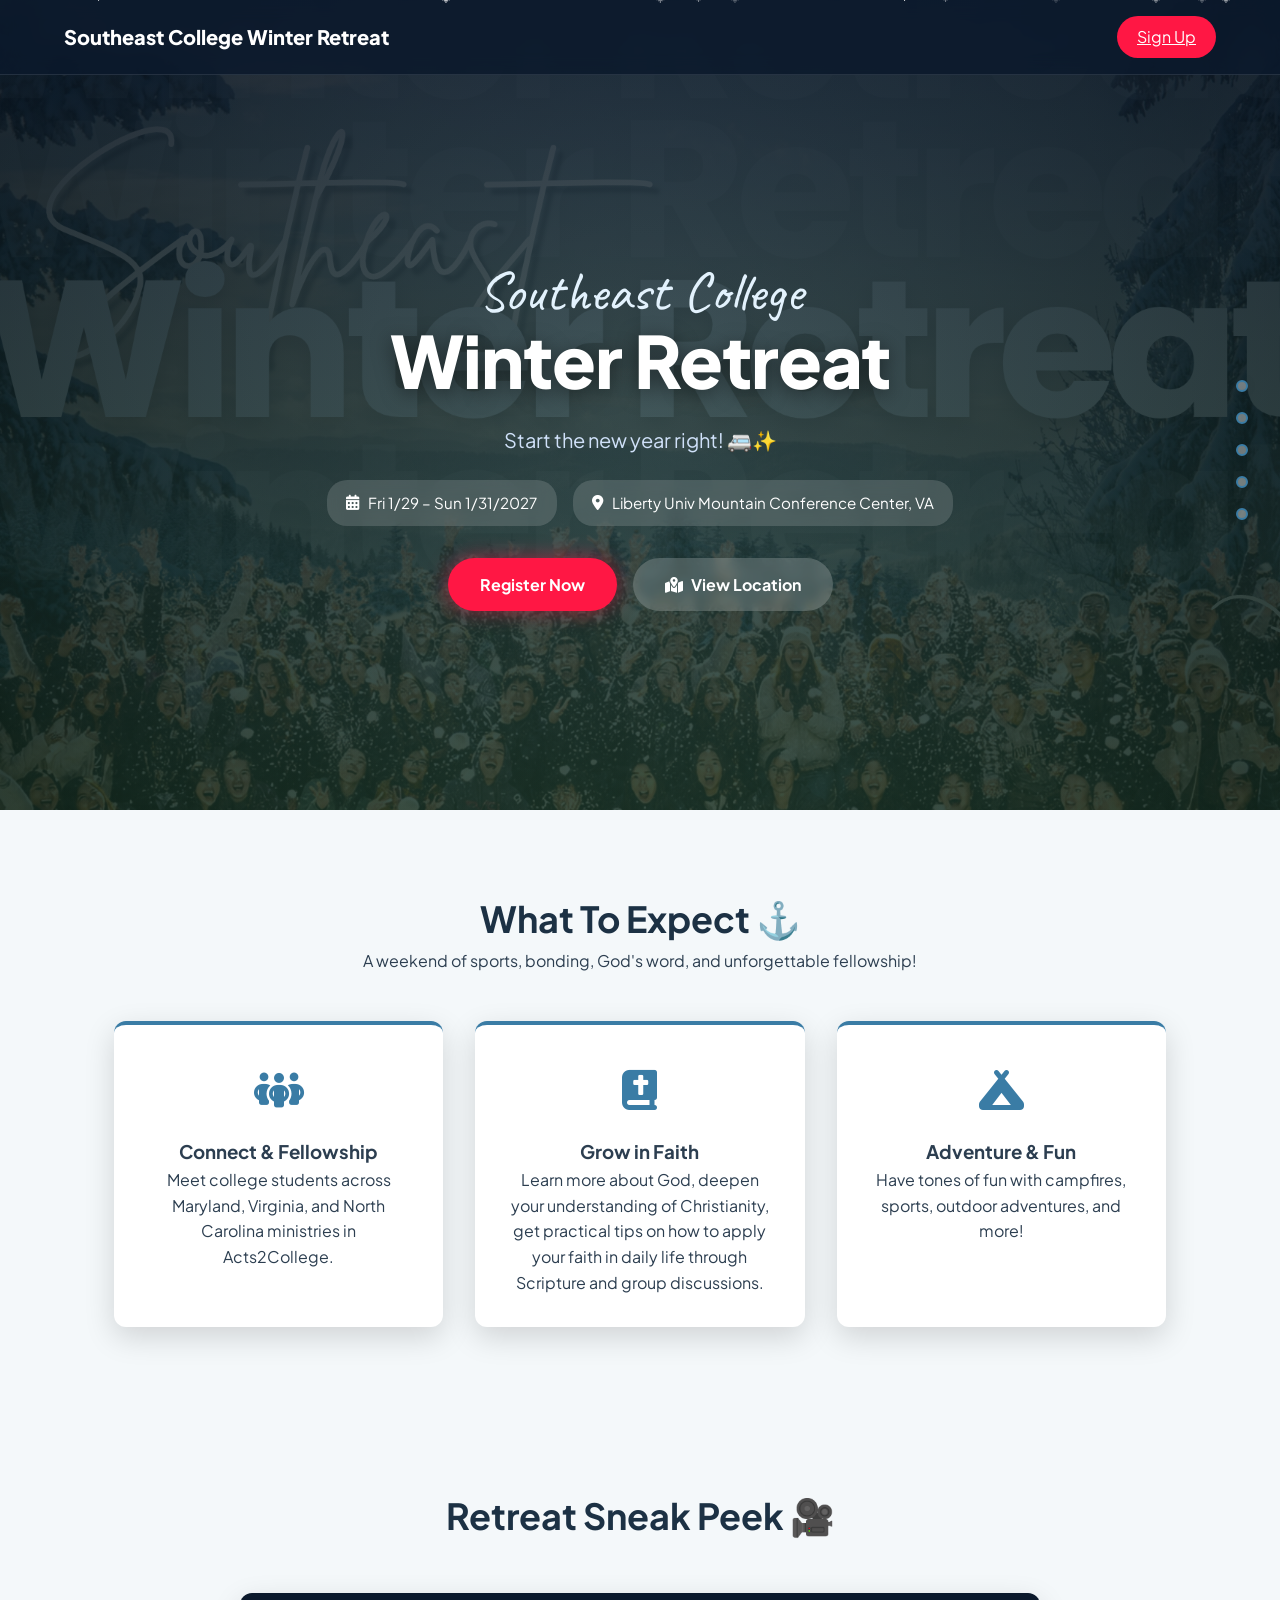
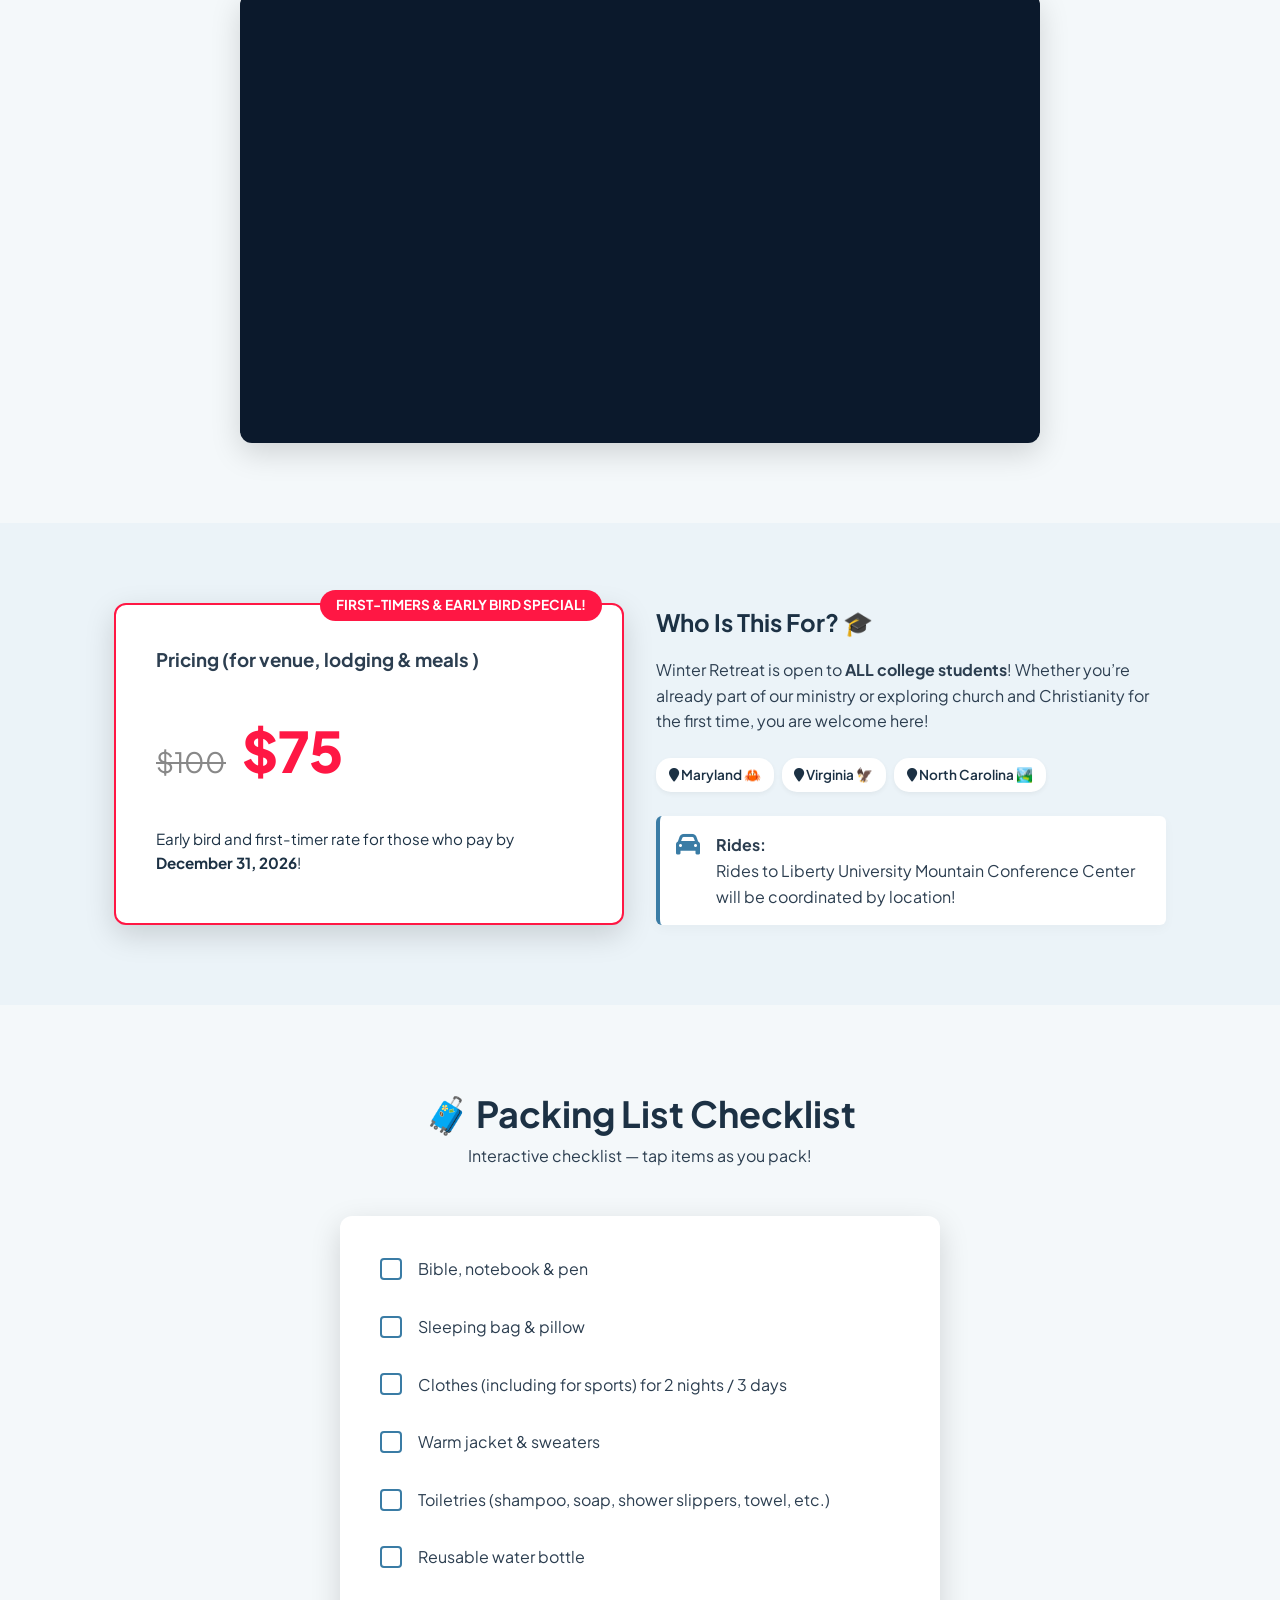
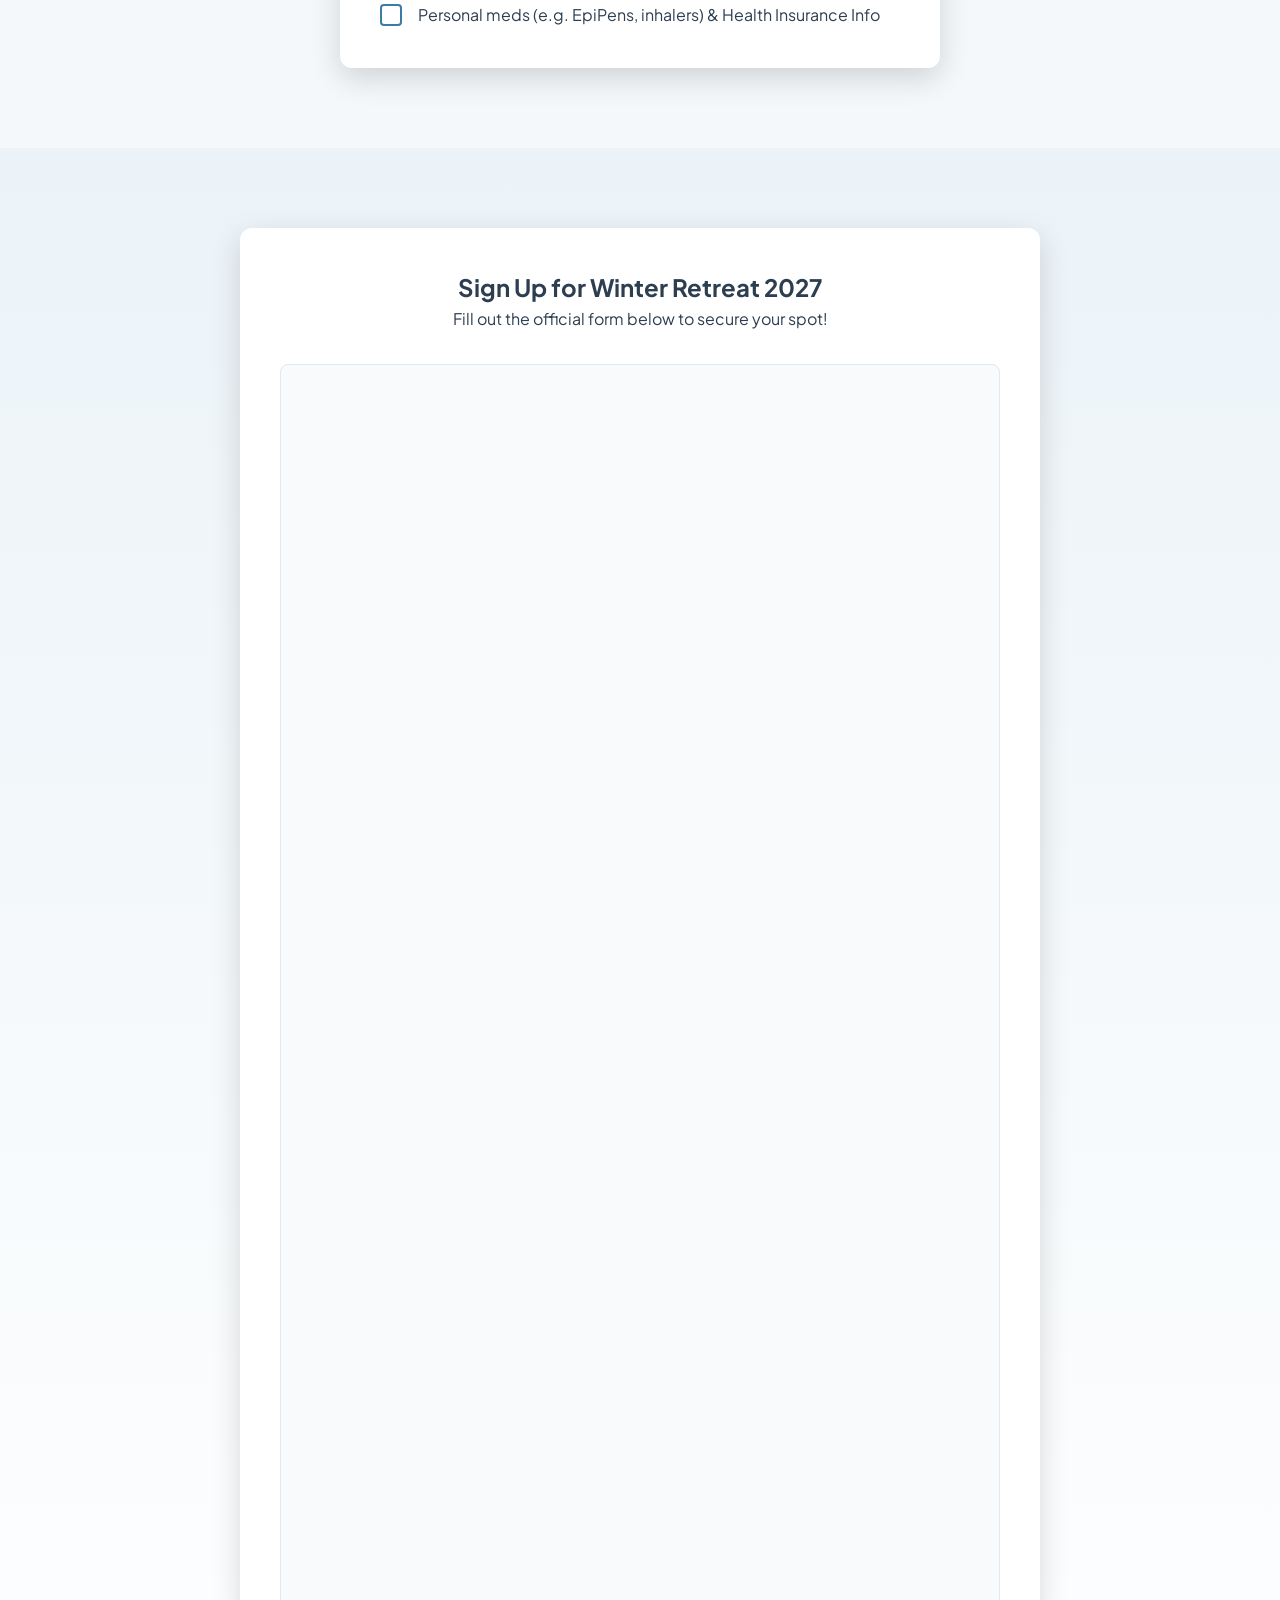
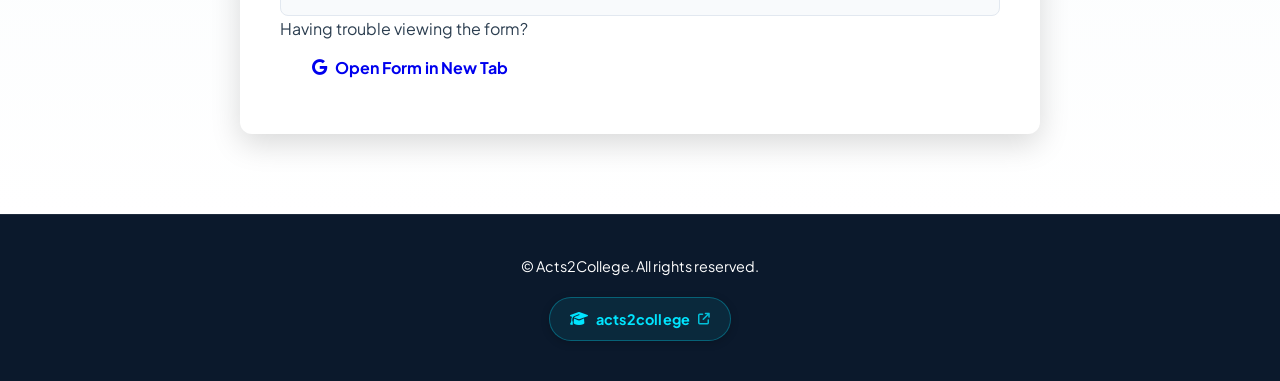
==== commit baf243d6: "fix: update words, hide workshop tab for now" ====
--- a/index.html
+++ b/index.html
@@ -22,9 +22,9 @@
   <!-- Clean Top Navbar -->
   <nav class="navbar">
     <div class="nav-container">
-      <a href="index.html#top" class="logo">Southeast Winter Retreat</a>
+      <a href="index.html#top" class="logo">Southeast College Winter Retreat</a>
       <div class="nav-actions">
-        <a href="workshops.html" class="external-tab">Workshops <i class="fa-solid fa-arrow-up-right-from-square icon-small"></i></a>
+        <!-- <a href="workshops.html" class="external-tab">Workshops <i class="fa-solid fa-arrow-up-right-from-square icon-small"></i></a> -->
         <a href="index.html#register" class="btn-nav">Sign Up</a>
       </div>
     </div>
@@ -70,7 +70,7 @@
   <header class="hero">
     <div class="hero-overlay"></div>
     <div class="hero-content">
-      <span class="script-subtitle">Southeast</span>
+      <span class="script-subtitle">Southeast College</span>
       <h1>Winter Retreat</h1>
       <p class="hero-tagline">Start the new year right! 🚐✨</p>
       
@@ -99,7 +99,7 @@
     <div class="container">
       <div class="section-header">
         <h2>What To Expect ⚓️</h2>
-        <p>A weekend of sports, bonding, God's word....</p>
+        <p>A weekend of sports, bonding, God's word, and unforgettable fellowship!</p>
       </div>
 
       <div class="grid cards-grid">
@@ -111,12 +111,12 @@
         <div class="card">
           <div class="card-icon"><i class="fa-solid fa-book-bible"></i></div>
           <h3>Grow in Faith</h3>
-          <p>Learn more about God and deepen your understanding of Christianity through Scripture and group discussions.</p>
+          <p>Learn more about God, deepen your understanding of Christianity, get practical tips on how to apply your faith in daily life through Scripture and group discussions.</p>
         </div>
         <div class="card">
           <div class="card-icon"><i class="fa-solid fa-campground"></i></div>
           <h3>Adventure & Fun</h3>
-          <p>Enjoy ice skating, team sports, outdoor games, and lasting memories with fellow students and mentors.</p>
+          <p>Have tones of fun with campfires, sports, outdoor adventures, and more!</p>
         </div>
       </div>
     </div>
@@ -126,8 +126,7 @@
   <section id="video" class="section video-section">
     <div class="container">
       <div class="section-header">
-        <h2>Retreat Promo Video 🎥</h2>
-        <p>Catch a glimpse of what God has in store for us!</p>
+        <h2>Retreat Sneak Peek 🎥</h2>
       </div>
       <div class="video-container">
         <iframe 
@@ -149,15 +148,14 @@
           <div class="badge-earlybird">
             <span>First-Timers & Early Bird Special!</span>
           </div>
-          <h3>Pricing (Lodging 🏘 & Meals 🍝)</h3>
-          <p class="subtext">After church subsidy</p>
+          <h3>Pricing (for venue, lodging  & meals )</h3>
 
           <div class="price-display">
             <span class="old-price">$100</span>
             <span class="current-price">$75</span>
           </div>
-          <p class="deadline-note">Early bird rate valid if registered by <strong>Jan 1, 2027</strong>!</p>
-          <p class="final-deadline"><i class="fa-solid fa-clock"></i> Final Sign Up Deadline: <strong>Thursday, Jan 28, 2027</strong></p>
+          <p class="deadline-note">Early bird and first-timer rate for those who pay by <strong>December 31, 2026</strong>!</p>
+          <!-- <p class="final-deadline"><i class="fa-solid fa-clock"></i> Final Sign Up Deadline: <strong>Thursday, Jan 28, 2027</strong></p> -->
         </div>
 
         <div class="audience-info">
@@ -173,8 +171,8 @@
           <div class="info-alert">
             <i class="fa-solid fa-car"></i>
             <div>
-              <strong>Rides & Fee Collection:</strong>
-              <p>Rides to Liberty University Mountain Conference Center and retreat fee collection will be coordinated by your local church team!</p>
+              <strong>Rides:</strong>
+              <p>Rides to Liberty University Mountain Conference Center will be coordinated by location!</p>
             </div>
           </div>
         </div>
@@ -204,7 +202,7 @@
         <label class="check-item">
           <input type="checkbox" />
           <span class="checkmark"></span>
-          <span>Clothes (including activewear for sports - 2 nights / 3 days)</span>
+          <span>Clothes (including for sports) for 2 nights / 3 days</span>
         </label>
         <label class="check-item">
           <input type="checkbox" />
@@ -224,7 +222,7 @@
         <label class="check-item">
           <input type="checkbox" />
           <span class="checkmark"></span>
-          <span>Personal meds & Health Insurance Info (e.g. EpiPens, inhalers)</span>
+          <span>Personal meds (e.g. EpiPens, inhalers) & Health Insurance Info</span>
         </label>
       </div>
     </div>
